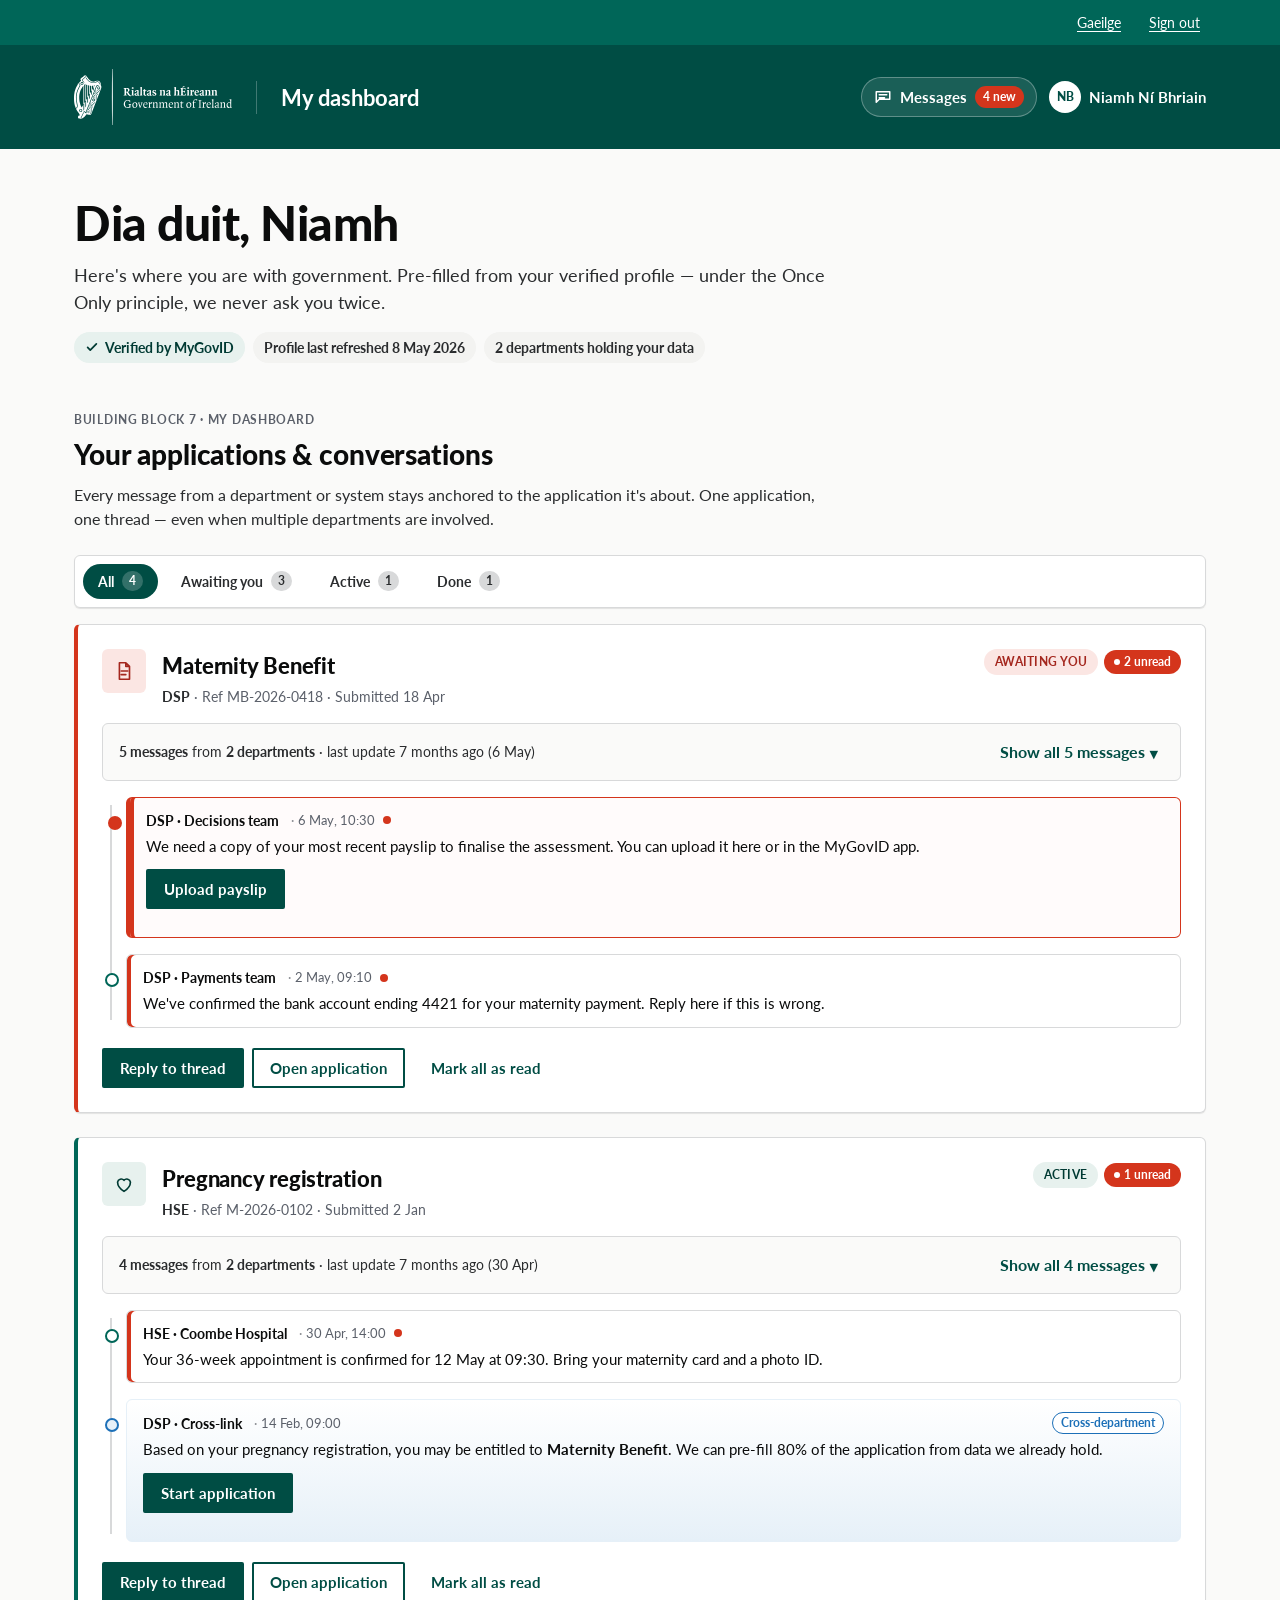
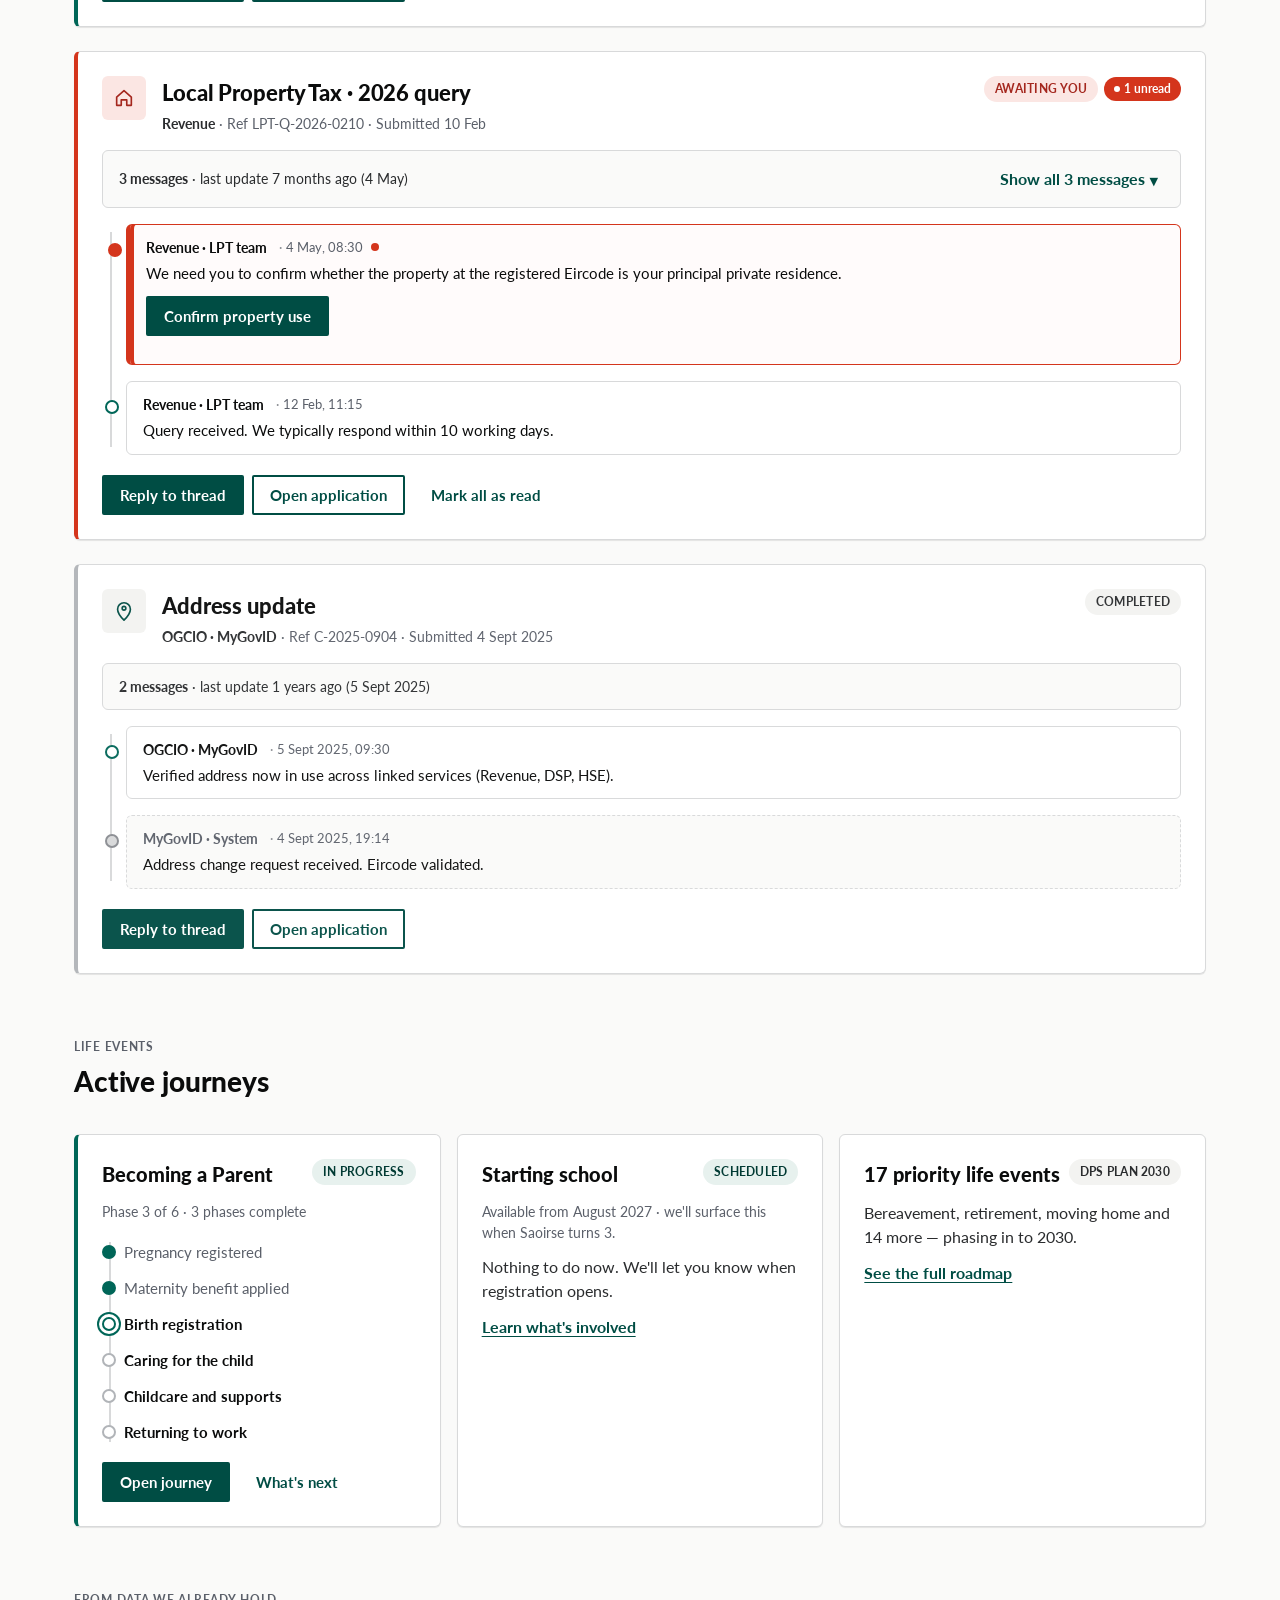
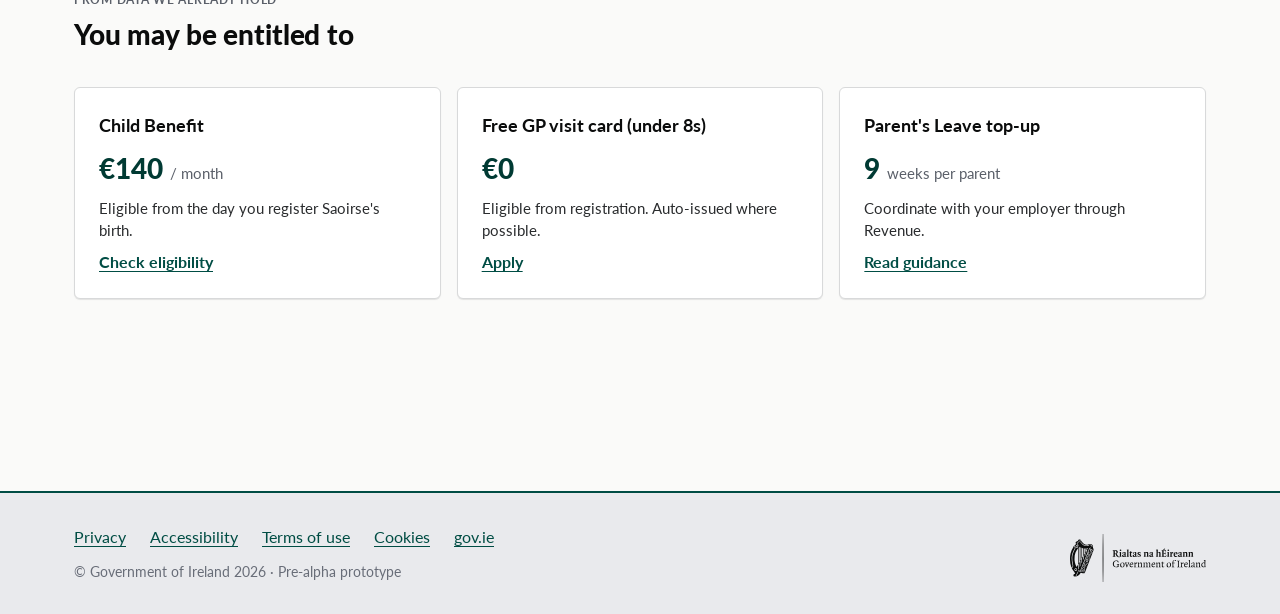
==== index.html @ 7fd40145 "Initial commit: conversation-first dashboard prototype Zero-build static prototype on documented gov" ====
<!DOCTYPE html>
<html lang="en-IE">
<head>
  <meta charset="UTF-8" />
  <meta name="viewport" content="width=device-width, initial-scale=1" />
  <title>My dashboard — gov.ie</title>
  <meta name="description" content="OGCIO Life Events dashboard prototype. Conversation-first: every government message lives inside the application it relates to." />
  <meta name="theme-color" content="#004F3C" />
  <link rel="preconnect" href="https://fonts.googleapis.com" />
  <link rel="preconnect" href="https://fonts.gstatic.com" crossorigin />
  <link href="https://fonts.googleapis.com/css2?family=Lato:wght@400;700;900&display=swap" rel="stylesheet" />
  <link rel="stylesheet" href="styles.css" />
</head>
<body>
  <a href="#main" class="skip-link">Skip to main content</a>
  <div id="live-region" class="visually-hidden" aria-live="polite" aria-atomic="true"></div>

  <!-- Top utility strip: language + sign out -->
  <div class="utility">
    <div class="container utility__inner">
      <button type="button" class="utility__btn" data-lang-toggle aria-pressed="false">
        <span data-en>Gaeilge</span><span data-ga>English</span>
      </button>
      <a href="#" class="utility__btn">
        <span data-en>Sign out</span><span data-ga>Logáil amach</span>
      </a>
    </div>
  </div>

  <!-- gov.ie header -->
  <header class="masthead" role="banner">
    <div class="container masthead__inner">
      <a href="#" class="masthead__brand" aria-label="Rialtas na hÉireann, Government of Ireland">
        <img class="masthead__logo" src="assets/logos/gov-white.svg" alt="" width="181" height="64" />
      </a>

      <div class="masthead__service">
        <span class="masthead__service-name" data-en>My dashboard</span>
        <span class="masthead__service-name" data-ga>Mo dheais</span>
      </div>

      <nav class="masthead__nav" aria-label="Account">
        <a href="#conversations" class="badge-link" data-jump-conversations>
          <svg viewBox="0 0 24 24" aria-hidden="true" class="badge-link__icon">
            <path d="M3 5h18v10H7l-4 4V5Z M7 9h10 M7 13h7" stroke="currentColor" stroke-width="2" fill="none" stroke-linecap="round" stroke-linejoin="round"/>
          </svg>
          <span data-en>Messages</span><span data-ga>Teachtaireachtaí</span>
          <span class="badge-link__count" data-unread-total>0</span>
        </a>
        <span class="who">
          <span class="who__avatar" aria-hidden="true">NB</span>
          <span class="who__name">Niamh Ní Bhriain</span>
        </span>
      </nav>
    </div>
  </header>

  <main id="main" class="container main" tabindex="-1">

    <!-- Greeting & verified-by ribbon -->
    <section class="hero" aria-labelledby="hero-title">
      <h1 id="hero-title" class="hero__title">
        <span data-en>Dia duit, Niamh</span><span data-ga>Dia duit, Niamh</span>
      </h1>
      <p class="hero__lead">
        <span data-en>Here's where you are with government. Pre-filled from your verified profile — under the Once Only principle, we never ask you twice.</span>
        <span data-ga>Seo an áit a bhfuil tú leis an rialtas. Réamhlíonta ó do phróifíl dheimhnithe.</span>
      </p>
      <ul class="provenance" role="list">
        <li class="chip chip--ok">
          <svg viewBox="0 0 16 16" aria-hidden="true"><path d="M3 8.5l3 3 7-7" stroke="currentColor" stroke-width="2" fill="none" stroke-linecap="round" stroke-linejoin="round"/></svg>
          <span data-en>Verified by MyGovID</span><span data-ga>Deimhnithe ag MyGovID</span>
        </li>
        <li class="chip chip--neutral">
          <span data-en>Profile last refreshed 8 May 2026</span><span data-ga>Athnuaite 8 Bealtaine 2026</span>
        </li>
        <li class="chip chip--neutral">
          <span data-en>2 departments holding your data</span><span data-ga>2 roinn ag coinneáil sonraí</span>
        </li>
      </ul>
    </section>

    <!-- Conversations — the centerpiece. Replaces a flat 'submissions' inbox.
         Every government message is anchored to the application it relates to;
         multiple departments can speak in the same thread. -->
    <section id="conversations" class="block" aria-labelledby="conversations-title" tabindex="-1">
      <header class="block__head">
        <div>
          <p class="eyebrow"><span data-en>Building Block 7 · My Dashboard</span><span data-ga>Bloc Tógála 7</span></p>
          <h2 id="conversations-title" class="block__title">
            <span data-en>Your applications &amp; conversations</span>
            <span data-ga>Iarratais agus comhráite</span>
          </h2>
          <p class="block__lead">
            <span data-en>Every message from a department or system stays anchored to the application it's about. One application, one thread — even when multiple departments are involved.</span>
            <span data-ga>Fanann gach teachtaireacht san iarratas a bhaineann léi.</span>
          </p>
        </div>
      </header>

      <div class="filterbar" role="tablist" aria-label="Filter conversations" data-filterbar>
        <!-- Buttons rendered from JS so counts stay in sync with state -->
      </div>

      <ol class="threads" id="thread-list" data-thread-list aria-live="polite">
        <!-- Populated by app.js. -->
      </ol>

      <p class="threads__empty" data-threads-empty hidden>
        <span data-en>Nothing matches that filter.</span><span data-ga>Tada le taispeáint.</span>
      </p>
    </section>

    <!-- Active life events / journeys -->
    <section class="block" aria-labelledby="journeys-title">
      <header class="block__head">
        <div>
          <p class="eyebrow"><span data-en>Life events</span><span data-ga>Imeachtaí saoil</span></p>
          <h2 id="journeys-title" class="block__title">
            <span data-en>Active journeys</span><span data-ga>Turais ghníomhacha</span>
          </h2>
        </div>
      </header>

      <div class="journeys">
        <article class="journey journey--active">
          <div class="journey__head">
            <h3 class="journey__title">Becoming a Parent</h3>
            <span class="status status--active">
              <span data-en>In progress</span><span data-ga>Ar siúl</span>
            </span>
          </div>
          <p class="journey__meta">
            <span data-en>Phase 3 of 6 · 3 phases complete</span>
            <span data-ga>Céim 3 as 6</span>
          </p>
          <ol class="spine" role="list" aria-label="Journey progress">
            <li class="spine__step spine__step--done"><span class="spine__dot"></span><span class="spine__label">Pregnancy registered</span></li>
            <li class="spine__step spine__step--done"><span class="spine__dot"></span><span class="spine__label">Maternity benefit applied</span></li>
            <li class="spine__step spine__step--current" aria-current="step"><span class="spine__dot"></span><span class="spine__label">Birth registration</span></li>
            <li class="spine__step"><span class="spine__dot"></span><span class="spine__label">Caring for the child</span></li>
            <li class="spine__step"><span class="spine__dot"></span><span class="spine__label">Childcare and supports</span></li>
            <li class="spine__step"><span class="spine__dot"></span><span class="spine__label">Returning to work</span></li>
          </ol>
          <div class="journey__actions">
            <a href="#" class="btn btn--primary">
              <span data-en>Open journey</span><span data-ga>Oscail an turas</span>
            </a>
            <a href="#" class="btn btn--ghost">
              <span data-en>What's next</span><span data-ga>Cad atá ag teacht</span>
            </a>
          </div>
        </article>

        <article class="journey">
          <div class="journey__head">
            <h3 class="journey__title">Starting school</h3>
            <span class="status status--scheduled">
              <span data-en>Scheduled</span><span data-ga>Sceidealta</span>
            </span>
          </div>
          <p class="journey__meta">
            <span data-en>Available from August 2027 · we'll surface this when Saoirse turns 3.</span>
            <span data-ga>Ar fáil ó Lúnasa 2027.</span>
          </p>
          <p class="journey__body">
            <span data-en>Nothing to do now. We'll let you know when registration opens.</span>
            <span data-ga>Tada le déanamh anois.</span>
          </p>
          <a href="#" class="link">
            <span data-en>Learn what's involved</span><span data-ga>Faigh tuilleadh eolais</span>
          </a>
        </article>

        <article class="journey journey--roadmap">
          <div class="journey__head">
            <h3 class="journey__title">
              <span data-en>17 priority life events</span>
              <span data-ga>17 imeacht saoil</span>
            </h3>
            <span class="status status--neutral">DPS Plan 2030</span>
          </div>
          <p class="journey__body">
            <span data-en>Bereavement, retirement, moving home and 14 more — phasing in to 2030.</span>
            <span data-ga>Bás, scor, bogadh tí agus a thuilleadh.</span>
          </p>
          <a href="#" class="link">
            <span data-en>See the full roadmap</span><span data-ga>Féach an treochlár</span>
          </a>
        </article>
      </div>
    </section>

    <!-- Entitlements you may have, derived from data government already holds -->
    <section class="block" aria-labelledby="entitlements-title">
      <header class="block__head">
        <div>
          <p class="eyebrow"><span data-en>From data we already hold</span><span data-ga>Ó shonraí atá againn</span></p>
          <h2 id="entitlements-title" class="block__title">
            <span data-en>You may be entitled to</span><span data-ga>Seans go bhfuil tú i dteideal</span>
          </h2>
        </div>
      </header>

      <ul class="entitlements" role="list">
        <li class="entitlement">
          <h3 class="entitlement__title">Child Benefit</h3>
          <p class="entitlement__amount">€140 <span class="entitlement__period">/ month</span></p>
          <p class="entitlement__body">
            <span data-en>Eligible from the day you register Saoirse's birth.</span>
            <span data-ga>Incháilithe ó lá clárúcháin.</span>
          </p>
          <a href="#" class="link">
            <span data-en>Check eligibility</span><span data-ga>Seiceáil incháilitheacht</span>
          </a>
        </li>
        <li class="entitlement">
          <h3 class="entitlement__title">Free GP visit card (under 8s)</h3>
          <p class="entitlement__amount">€0</p>
          <p class="entitlement__body">
            <span data-en>Eligible from registration. Auto-issued where possible.</span>
            <span data-ga>Eisithe go huathoibríoch nuair is féidir.</span>
          </p>
          <a href="#" class="link">
            <span data-en>Apply</span><span data-ga>Iarratas</span>
          </a>
        </li>
        <li class="entitlement">
          <h3 class="entitlement__title">Parent's Leave top-up</h3>
          <p class="entitlement__amount">9 <span class="entitlement__period">weeks per parent</span></p>
          <p class="entitlement__body">
            <span data-en>Coordinate with your employer through Revenue.</span>
            <span data-ga>Comhordaigh le d'fhostóir.</span>
          </p>
          <a href="#" class="link">
            <span data-en>Read guidance</span><span data-ga>Léigh treoir</span>
          </a>
        </li>
      </ul>
    </section>

  </main>

  <footer class="footer" role="contentinfo">
    <div class="container footer__inner">
      <div class="footer__col footer__col--main">
        <ul class="footer__links" role="list">
          <li>
            <a href="#privacy" data-en>Privacy</a>
            <a href="#privacy" data-ga>Príobháideacht</a>
          </li>
          <li>
            <a href="#accessibility" data-en>Accessibility</a>
            <a href="#accessibility" data-ga>Inrochtaineacht</a>
          </li>
          <li>
            <a href="#terms" data-en>Terms of use</a>
            <a href="#terms" data-ga>Téarmaí úsáide</a>
          </li>
          <li>
            <a href="#cookies" data-en>Cookies</a>
            <a href="#cookies" data-ga>Fianáin</a>
          </li>
          <li>
            <a href="https://www.gov.ie" data-en>gov.ie</a>
            <a href="https://www.gov.ie" data-ga>gov.ie</a>
          </li>
        </ul>
        <p class="footer__legal">
          <span data-en>© Government of Ireland 2026 · Pre-alpha prototype</span>
          <span data-ga>© Rialtas na hÉireann 2026 · Réamh-leagan</span>
        </p>
      </div>
      <div class="footer__col footer__col--brand">
        <img class="footer__logo" src="assets/logos/gov-black.svg" alt="Rialtas na hÉireann, Government of Ireland" width="181" height="64" />
      </div>
    </div>
  </footer>

  <!-- Reply dialog template (cloned by JS) -->
  <template id="reply-form-template">
    <form class="reply" data-reply-form novalidate>
      <label class="reply__label" for="reply-input">
        <span data-en>Your reply</span><span data-ga>Do fhreagra</span>
      </label>
      <textarea id="reply-input" class="reply__input" name="body" rows="3" required
                placeholder="Type your reply…"></textarea>
      <p class="reply__meta">
        <span data-en>Goes to the same team that wrote to you. Encrypted in transit; archived to your record.</span>
        <span data-ga>Téann sé chuig an bhfoireann chéanna.</span>
      </p>
      <div class="reply__actions">
        <button type="submit" class="btn btn--primary">
          <span data-en>Send reply</span><span data-ga>Seol freagra</span>
        </button>
        <button type="button" class="btn btn--ghost" data-reply-cancel>
          <span data-en>Cancel</span><span data-ga>Cealaigh</span>
        </button>
      </div>
    </form>
  </template>

  <script src="app.js" defer></script>
</body>
</html>
---- styles.css ----
/* dashboard-prototype — token-first stylesheet
 * Uses the documented gov.ie Design SystemIE tokens (Lato, primary green
 * #006658) without depending on a build pipeline. No SCSS, no npm.
 *
 * Architecture:
 *   :root       — tokens (color, type scale, spacing, radii, shadows)
 *   .container  — page rail
 *   .skip-link  — a11y
 *   .utility    — top dark strip
 *   .masthead   — gov.ie header
 *   .badge-link — header inbox pill
 *   .who        — account chip
 *   .hero       — greeting & provenance ribbon
 *   .block      — section
 *   .filterbar  — conversation filter chips
 *   .threads    — list of application+thread cards
 *   .thread     — one application card
 *   .msg        — one message inside a thread
 *   .reply      — inline composer
 *   .journey    — life-event card
 *   .spine      — journey progress
 *   .entitlement, .footer
 */

/* ---------- Tokens ----------
 * Sourced from the project's always-applied DS rule (ds/govie-ds.mdc) and
 * the official starter (.starter/styles.css). The --govie-* names are the
 * canonical token surface; the --c-* names are local aliases used by
 * component rules below. Renaming the latter to --govie-* is mechanical
 * and would not change a single visual outcome.
 */
:root {
  /* Canonical gov.ie tokens (from ds/govie-ds.mdc) */
  --govie-primary:          #004d44;   /* header band, primary buttons */
  --govie-primary-subtle:   #006658;   /* utility strip / thin top band */
  --govie-primary-accent:   #008971;   /* selected borders, focus accents */
  --govie-primary-hover:    #003a33;
  --govie-text:             #0b0c0c;
  --govie-text-muted:       #686d78;
  --govie-text-inverse:     #ffffff;
  --govie-link:             #004d44;
  --govie-link-visited:     #4c2c92;
  --govie-border-subtle:    #e9eaed;
  --govie-border-strong:    #b1b4b8;
  --govie-border-focus:     #fd0;
  --govie-surface-page:     #ffffff;
  --govie-surface-1:        #f7f7f8;
  --govie-surface-2:        #e9eaed;
  --govie-white:            #ffffff;

  /* Local aliases used by the component rules below */
  --c-green-700: var(--govie-primary-hover);
  --c-green-600: var(--govie-primary);
  --c-green-500: var(--govie-primary-subtle);
  --c-green-300: #4ea493;
  --c-green-100: #e7f1ee;

  --c-amber-500: #b25c00;
  --c-amber-100: #fff4e0;

  --c-red-600:   #a4271e;
  --c-red-500:   #d4351c;
  --c-red-100:   #fbe6e3;

  --c-blue-500:  #1d70b8;
  --c-blue-100:  #e6f0f8;

  --c-ink-900:   #0b0c0c;
  --c-ink-700:   #2a2c2e;
  --c-ink-500:   #5b606a;
  --c-ink-300:   #8a8d92;
  --c-ink-200:   #b1b4b8;
  --c-ink-100:   #d8d9da;
  --c-ink-50:    #f3f3f1;
  --c-ink-25:    #fafaf9;
  --c-bg:        #fafaf9;
  --c-paper:     #ffffff;
  --c-focus:     #fd0;

  /* type */
  --ff: "Lato", system-ui, -apple-system, "Segoe UI", Arial, sans-serif;
  --fs-12: 0.75rem;
  --fs-14: 0.875rem;
  --fs-15: 0.9375rem;
  --fs-16: 1rem;
  --fs-18: 1.125rem;
  --fs-20: 1.25rem;
  --fs-22: 1.375rem;
  --fs-28: 1.75rem;
  --fs-36: 2.25rem;
  --fs-48: 3rem;

  /* spacing */
  --s-1: 4px;
  --s-2: 8px;
  --s-3: 12px;
  --s-4: 16px;
  --s-5: 24px;
  --s-6: 32px;
  --s-7: 48px;
  --s-8: 64px;

  /* radii & shadows */
  --r-1: 2px;
  --r-2: 6px;
  --r-3: 12px;
  --r-pill: 999px;
  --shadow-1: 0 1px 0 rgba(11,12,12,0.06), 0 1px 2px rgba(11,12,12,0.04);
  --shadow-2: 0 1px 0 rgba(11,12,12,0.06), 0 4px 12px rgba(11,12,12,0.06);

  --rail: 1180px;
}

/* ---------- Reset-ish ---------- */
*, *::before, *::after { box-sizing: border-box; }
html { -webkit-text-size-adjust: 100%; }
body {
  margin: 0;
  font-family: var(--ff);
  font-size: var(--fs-16);
  line-height: 1.5;
  color: var(--c-ink-900);
  background: var(--c-bg);
}
img, svg { display: block; max-width: 100%; }
button { font: inherit; }
a { color: var(--c-green-600); }
a:hover { color: var(--c-green-700); }

/* ---------- A11y helpers ---------- */
.visually-hidden {
  position: absolute !important;
  width: 1px; height: 1px;
  padding: 0; margin: -1px;
  overflow: hidden; clip: rect(0,0,0,0);
  white-space: nowrap; border: 0;
}
.skip-link {
  position: absolute; left: -9999px; top: 0;
  background: var(--c-focus); color: var(--c-ink-900);
  padding: var(--s-3) var(--s-4);
  font-weight: 700; text-decoration: none;
  z-index: 100;
}
.skip-link:focus { left: var(--s-4); top: var(--s-4); outline: 3px solid var(--c-ink-900); }

:focus-visible {
  outline: 3px solid var(--c-focus);
  outline-offset: 2px;
  border-radius: 2px;
}

/* ---------- Bilingual toggle. Only one set visible at a time. ---------- */
[data-ga] { display: none; }
html[lang="ga"] [data-en] { display: none; }
html[lang="ga"] [data-ga] { display: inline; }

/* ---------- Layout rail ---------- */
.container {
  width: 100%;
  max-width: var(--rail);
  margin: 0 auto;
  padding: 0 var(--s-5);
}

/* ---------- Utility strip (thin band, --govie-primary-subtle) ----------
 * Mirrors the starter's .app-header__top: 40px high, dark teal #006658,
 * small underlined text-only links right-aligned. */
.utility {
  background: var(--govie-primary-subtle);
  color: var(--govie-text-inverse);
  font-size: var(--fs-14);
}
.utility__inner {
  display: flex;
  justify-content: flex-end;
  gap: var(--s-4);
  padding: var(--s-2) var(--s-5);
}
.utility__btn {
  background: transparent;
  border: 0;
  color: inherit;
  text-decoration: underline;
  text-underline-offset: 3px;
  cursor: pointer;
  padding: 4px 6px;
}
.utility__btn:hover { background: rgba(255,255,255,0.08); }

/* ---------- Masthead (main green band, --govie-primary) ----------
 * Brand is the official assets/logos/gov-white.svg — never hand-drawn.
 * Right-side service nav (Messages pill + account chip) is a product
 * extension on top of the starter's brand-only header row. */
.masthead {
  background: var(--govie-primary);
  color: var(--govie-text-inverse);
  padding: var(--s-3) 0;
}
.masthead__inner {
  display: grid;
  grid-template-columns: auto 1fr auto;
  align-items: center;
  gap: var(--s-5);
  min-height: 80px;
}
.masthead__brand {
  display: inline-flex; align-items: center;
  color: var(--govie-text-inverse); text-decoration: none;
}
.masthead__brand:focus-visible {
  outline: 3px solid var(--govie-border-focus);
  outline-offset: 4px;
}
.masthead__logo { display: block; height: 56px; width: auto; }

.masthead__service {
  border-left: 1px solid rgba(255,255,255,0.25);
  padding-left: var(--s-5);
}
.masthead__service-name { font-size: var(--fs-22); font-weight: 700; }

.masthead__nav { display: inline-flex; align-items: center; gap: var(--s-3); }

.badge-link {
  display: inline-flex; align-items: center; gap: var(--s-2);
  padding: var(--s-2) var(--s-3);
  border-radius: var(--r-pill);
  background: rgba(255,255,255,0.10);
  border: 1px solid rgba(255,255,255,0.30);
  color: #fff;
  text-decoration: none;
  font-weight: 700;
  font-size: var(--fs-15);
}
.badge-link:hover { background: rgba(255,255,255,0.18); color: #fff; }
.badge-link__icon { width: 18px; height: 18px; }
.badge-link__count {
  font-size: var(--fs-12);
  font-weight: 700;
  padding: 2px 8px;
  border-radius: var(--r-pill);
  background: var(--c-red-500);
  color: #fff;
  min-width: 22px; text-align: center;
}
.badge-link__count[data-empty="true"] {
  background: rgba(255,255,255,0.20);
}

.who {
  display: inline-flex; align-items: center; gap: var(--s-2);
  font-weight: 700;
}
.who__avatar {
  width: 32px; height: 32px; border-radius: 50%;
  background: #fff; color: var(--c-green-600);
  display: inline-flex; align-items: center; justify-content: center;
  font-size: var(--fs-12); font-weight: 900;
}
.who__name { font-size: var(--fs-15); }

/* ---------- Main ---------- */
.main { padding: var(--s-7) var(--s-5) var(--s-8); outline: none; }

.eyebrow {
  margin: 0 0 var(--s-1);
  font-size: var(--fs-12);
  font-weight: 700;
  letter-spacing: 0.06em;
  text-transform: uppercase;
  color: var(--c-ink-500);
}

.hero { margin-bottom: var(--s-7); }
.hero__title {
  font-size: clamp(var(--fs-36), 4vw, var(--fs-48));
  font-weight: 900;
  margin: 0 0 var(--s-3);
  letter-spacing: -0.01em;
  line-height: 1.1;
}
.hero__lead {
  margin: 0 0 var(--s-4);
  font-size: var(--fs-18);
  color: var(--c-ink-700);
  max-width: 760px;
}

/* ---------- Provenance chips ---------- */
.provenance {
  list-style: none;
  margin: 0; padding: 0;
  display: flex; flex-wrap: wrap; gap: var(--s-2);
}
.chip {
  display: inline-flex; align-items: center; gap: 6px;
  padding: 4px 10px;
  border-radius: var(--r-pill);
  font-size: var(--fs-14); font-weight: 700;
  border: 1px solid transparent;
}
.chip svg { width: 14px; height: 14px; }
.chip--ok { background: var(--c-green-100); color: var(--c-green-700); }
.chip--neutral { background: var(--c-ink-50); color: var(--c-ink-700); }
.chip--warn { background: var(--c-amber-100); color: var(--c-amber-500); }
.chip--alert { background: var(--c-red-100); color: var(--c-red-600); }

/* ---------- Block (section) ---------- */
.block { margin-bottom: var(--s-8); }
.block__head {
  display: flex; align-items: flex-end; justify-content: space-between;
  gap: var(--s-4); margin-bottom: var(--s-5);
  flex-wrap: wrap;
}
.block__title {
  font-size: var(--fs-28);
  font-weight: 900;
  margin: 0 0 var(--s-2);
  letter-spacing: -0.005em;
}
.block__lead {
  margin: 0;
  color: var(--c-ink-700);
  max-width: 760px;
  font-size: var(--fs-16);
}

/* ---------- Filterbar ---------- */
.filterbar {
  display: flex; flex-wrap: wrap; gap: var(--s-2);
  background: var(--c-paper);
  padding: var(--s-2);
  border: 1px solid var(--c-ink-100);
  border-radius: var(--r-2);
  margin-bottom: var(--s-4);
  position: sticky; top: 0; z-index: 5;
  box-shadow: var(--shadow-1);
}
.chip-btn {
  display: inline-flex; align-items: center; gap: var(--s-2);
  background: transparent;
  border: 1px solid transparent;
  border-radius: var(--r-pill);
  padding: 6px 14px;
  font-weight: 700;
  font-size: var(--fs-14);
  color: var(--c-ink-700);
  cursor: pointer;
}
.chip-btn:hover { background: var(--c-ink-50); }
.chip-btn[aria-selected="true"] {
  background: var(--c-green-600);
  color: #fff;
}
.chip-btn[aria-selected="true"] .chip-btn__count {
  background: rgba(255,255,255,0.20);
  color: #fff;
}
.chip-btn__count {
  font-size: var(--fs-12);
  background: var(--c-ink-100);
  color: var(--c-ink-700);
  padding: 1px 7px;
  border-radius: var(--r-pill);
  min-width: 20px; text-align: center;
}

/* ---------- Threads (list of applications) ---------- */
.threads {
  list-style: none;
  margin: 0; padding: 0;
  display: flex; flex-direction: column; gap: var(--s-5);
}
.threads__empty {
  text-align: center; padding: var(--s-7);
  color: var(--c-ink-500);
  background: var(--c-paper);
  border: 1px dashed var(--c-ink-200);
  border-radius: var(--r-2);
}

/* ---------- One application card with embedded thread ---------- */
.thread {
  background: var(--c-paper);
  border: 1px solid var(--c-ink-100);
  border-left: 4px solid var(--c-ink-200);
  border-radius: var(--r-2);
  box-shadow: var(--shadow-1);
  padding: var(--s-5);
  display: flex; flex-direction: column; gap: var(--s-4);
}
.thread--awaiting { border-left-color: var(--c-red-500); }
.thread--in-assessment { border-left-color: var(--c-amber-500); }
.thread--active { border-left-color: var(--c-green-500); }
.thread--completed { border-left-color: var(--c-ink-200); opacity: 0.96; }

.thread__head {
  display: grid;
  grid-template-columns: auto 1fr auto;
  gap: var(--s-4);
  align-items: flex-start;
}
.thread__icon {
  width: 44px; height: 44px;
  border-radius: var(--r-2);
  background: var(--c-ink-50);
  color: var(--c-green-600);
  display: inline-flex; align-items: center; justify-content: center;
  flex: 0 0 44px;
}
.thread--awaiting .thread__icon { background: var(--c-red-100); color: var(--c-red-600); }
.thread--in-assessment .thread__icon { background: var(--c-amber-100); color: var(--c-amber-500); }
.thread--active .thread__icon { background: var(--c-green-100); color: var(--c-green-700); }
.thread__icon svg { width: 22px; height: 22px; }

.thread__title-block { min-width: 0; }
.thread__title {
  font-size: var(--fs-22);
  font-weight: 900;
  margin: 0 0 var(--s-1);
  letter-spacing: -0.005em;
}
.thread__meta {
  margin: 0;
  color: var(--c-ink-500);
  font-size: var(--fs-14);
}
.thread__meta strong { color: var(--c-ink-700); font-weight: 700; }

.thread__statuses {
  display: flex; flex-wrap: wrap; gap: 6px; align-items: center;
  justify-content: flex-end;
}

.status {
  display: inline-flex; align-items: center; gap: 4px;
  padding: 3px 10px; border-radius: var(--r-pill);
  font-size: var(--fs-12); font-weight: 700; letter-spacing: 0.02em;
  text-transform: uppercase;
  border: 1px solid transparent;
}
.status--awaiting { background: var(--c-red-100); color: var(--c-red-600); }
.status--in-assessment { background: var(--c-amber-100); color: var(--c-amber-500); }
.status--active, .status--scheduled { background: var(--c-green-100); color: var(--c-green-700); }
.status--completed { background: var(--c-ink-50); color: var(--c-ink-700); }
.status--neutral { background: var(--c-ink-50); color: var(--c-ink-700); }

.unread-pill {
  display: inline-flex; align-items: center; gap: 4px;
  padding: 3px 10px; border-radius: var(--r-pill);
  background: var(--c-red-500); color: #fff;
  font-size: var(--fs-12); font-weight: 700;
}
.unread-pill::before {
  content: ""; width: 6px; height: 6px; border-radius: 50%;
  background: #fff; box-shadow: 0 0 0 0 rgba(255,255,255,0.6);
  animation: pulse 1.6s ease-out infinite;
}
@keyframes pulse {
  0% { box-shadow: 0 0 0 0 rgba(255,255,255,0.7); }
  100% { box-shadow: 0 0 0 8px rgba(255,255,255,0); }
}
body[data-quiet="true"] .unread-pill { background: var(--c-ink-500); }
body[data-quiet="true"] .unread-pill::before { animation: none; }

/* ---------- Thread summary line + collapse toggle ---------- */
.thread__summary {
  display: flex; align-items: center; justify-content: space-between;
  gap: var(--s-3);
  background: var(--c-ink-25);
  border: 1px solid var(--c-ink-100);
  border-radius: var(--r-2);
  padding: var(--s-3) var(--s-4);
}
.thread__summary p { margin: 0; font-size: var(--fs-14); color: var(--c-ink-700); }
.thread__toggle {
  background: transparent; border: 0; color: var(--c-green-600);
  font-weight: 700; cursor: pointer; padding: 4px 6px;
  border-radius: 2px;
  white-space: nowrap;
}
.thread__toggle:hover { text-decoration: underline; }
.thread__toggle::after { content: " ▼"; font-size: 0.7em; }
.thread__toggle[aria-expanded="true"]::after { content: " ▲"; }

/* ---------- Messages timeline inside a thread ---------- */
.timeline {
  list-style: none;
  margin: 0; padding: 0 0 0 var(--s-5);
  position: relative;
  display: flex; flex-direction: column; gap: var(--s-4);
}
.timeline::before {
  content: ""; position: absolute;
  left: 8px; top: 8px; bottom: 8px;
  width: 2px; background: var(--c-ink-100);
}

.msg {
  position: relative;
  padding: var(--s-3) var(--s-4);
  border-radius: var(--r-2);
  background: var(--c-paper);
  border: 1px solid var(--c-ink-100);
}
.msg::before {
  content: "";
  position: absolute;
  left: -22px; top: 18px;
  width: 14px; height: 14px;
  border-radius: 50%;
  background: var(--c-paper);
  border: 2px solid var(--c-ink-300);
  box-sizing: border-box;
}
.msg__head {
  display: flex; flex-wrap: wrap; gap: var(--s-2);
  align-items: center;
  margin-bottom: var(--s-1);
  font-size: var(--fs-13, 0.8125rem);
}
.msg__from { font-weight: 700; color: var(--c-ink-900); font-size: var(--fs-14); }
.msg__when { color: var(--c-ink-500); font-size: var(--fs-13, 0.8125rem); }
.msg__when::before { content: "·"; margin: 0 4px; color: var(--c-ink-300); }
.msg__body { margin: 0; font-size: var(--fs-15); }
.msg__body + .msg__body { margin-top: var(--s-2); }
.msg__cta {
  display: inline-flex; align-items: center; gap: 6px;
  margin-top: var(--s-3);
}

/* Message kinds */
.msg--system::before { border-color: var(--c-ink-300); background: var(--c-ink-100); }
.msg--system { background: var(--c-ink-25); border-style: dashed; }
.msg--system .msg__from { color: var(--c-ink-500); }

.msg--gov::before { border-color: var(--c-green-500); }

.msg--cross::before { border-color: var(--c-blue-500); background: var(--c-blue-100); }
.msg--cross { border-color: var(--c-blue-100); background: linear-gradient(0deg, var(--c-blue-100) 0%, #fff 100%); }
.msg--cross .msg__cross-tag {
  display: inline-flex; align-items: center; gap: 4px;
  font-size: var(--fs-12);
  font-weight: 700;
  color: var(--c-blue-500);
  background: #fff;
  border: 1px solid var(--c-blue-500);
  padding: 1px 8px; border-radius: var(--r-pill);
  margin-left: auto;
}

.msg--request { border-color: var(--c-red-500); border-left-width: 4px; border-left-style: solid; background: #fffbfb; }
.msg--request::before { border-color: var(--c-red-500); background: var(--c-red-500); }

.msg--you { background: var(--c-green-100); border-color: var(--c-green-300); }
.msg--you::before { background: var(--c-green-500); border-color: var(--c-green-500); }
.msg--you .msg__from { color: var(--c-green-700); }

.msg--unread { box-shadow: inset 4px 0 0 var(--c-red-500); }
.msg__unread-dot {
  display: inline-block;
  width: 8px; height: 8px;
  border-radius: 50%;
  background: var(--c-red-500);
}

/* Collapsed-thread treatment: hide all but the most recent two messages */
.timeline[data-collapsed="true"] > .msg:nth-child(n+3) { display: none; }

/* ---------- Thread footer actions (reply, open) ---------- */
.thread__actions {
  display: flex; flex-wrap: wrap; gap: var(--s-2);
  margin-top: var(--s-1);
}

/* ---------- Reply form ---------- */
.reply {
  border: 1px solid var(--c-ink-200);
  border-radius: var(--r-2);
  padding: var(--s-4);
  background: var(--c-ink-25);
  display: flex; flex-direction: column; gap: var(--s-2);
}
.reply__label { font-weight: 700; font-size: var(--fs-15); }
.reply__input {
  width: 100%;
  padding: var(--s-3);
  border: 2px solid var(--c-ink-300);
  border-radius: var(--r-1);
  font: inherit;
  resize: vertical;
  background: #fff;
}
.reply__input:focus-visible {
  outline: 3px solid var(--c-focus);
  outline-offset: 0;
  border-color: var(--c-ink-900);
}
.reply__meta { margin: 0; color: var(--c-ink-500); font-size: var(--fs-13, 0.8125rem); }
.reply__actions { display: flex; gap: var(--s-2); flex-wrap: wrap; }

/* ---------- Buttons ---------- */
.btn {
  display: inline-flex; align-items: center; justify-content: center;
  gap: 6px;
  height: 40px; padding: 0 var(--s-4);
  border: 2px solid transparent;
  border-radius: var(--r-1);
  font-weight: 700;
  font-size: var(--fs-15);
  text-decoration: none;
  cursor: pointer;
  transition: background 0.15s, color 0.15s, border-color 0.15s;
  white-space: nowrap;
}
.btn--primary {
  background: var(--c-green-600);
  color: #fff;
  border-color: var(--c-green-600);
}
.btn--primary:hover { background: var(--c-green-700); border-color: var(--c-green-700); color: #fff; }
.btn--secondary {
  background: #fff;
  color: var(--c-green-600);
  border-color: var(--c-green-600);
}
.btn--secondary:hover { background: var(--c-green-100); }
.btn--ghost {
  background: transparent;
  color: var(--c-green-600);
  border-color: transparent;
}
.btn--ghost:hover { background: var(--c-green-100); }
.btn--danger {
  background: var(--c-red-500);
  color: #fff;
  border-color: var(--c-red-500);
}

.link {
  color: var(--c-green-600);
  font-weight: 700;
  text-decoration: underline;
  text-underline-offset: 3px;
}
.link:hover { color: var(--c-green-700); }

/* ---------- Journeys ---------- */
.journeys {
  display: grid; gap: var(--s-4);
  grid-template-columns: repeat(auto-fit, minmax(300px, 1fr));
}
.journey {
  background: var(--c-paper);
  border: 1px solid var(--c-ink-100);
  border-radius: var(--r-2);
  box-shadow: var(--shadow-1);
  padding: var(--s-5);
  display: flex; flex-direction: column; gap: var(--s-3);
}
.journey--active { border-left: 4px solid var(--c-green-500); }
.journey__head {
  display: flex; justify-content: space-between; align-items: flex-start;
  gap: var(--s-2);
}
.journey__title { font-size: var(--fs-20); font-weight: 900; margin: 0; }
.journey__meta { margin: 0; font-size: var(--fs-14); color: var(--c-ink-500); }
.journey__body { margin: 0; color: var(--c-ink-700); }
.journey__actions { display: flex; flex-wrap: wrap; gap: var(--s-2); margin-top: auto; }

/* ---------- Spine (journey progress) ---------- */
.spine {
  list-style: none; margin: 0; padding: 0 0 0 22px;
  position: relative;
  display: flex; flex-direction: column;
}
.spine::before {
  content: ""; position: absolute;
  left: 7px; top: 8px; bottom: 8px;
  width: 2px; background: var(--c-ink-100);
}
.spine__step { padding: 6px 0; position: relative; }
.spine__dot {
  position: absolute; left: -22px; top: 11px;
  width: 14px; height: 14px;
  border-radius: 50%;
  background: #fff;
  border: 2px solid var(--c-ink-200);
  box-sizing: border-box;
}
.spine__step--done .spine__dot { background: var(--c-green-500); border-color: var(--c-green-500); }
.spine__step--current .spine__dot {
  border-color: var(--c-green-500);
  box-shadow: 0 0 0 3px #fff, 0 0 0 5px var(--c-green-500);
}
.spine__label { font-size: var(--fs-15); font-weight: 700; }
.spine__step--done .spine__label { color: var(--c-ink-500); font-weight: 400; }

/* ---------- Entitlements ---------- */
.entitlements {
  list-style: none; margin: 0; padding: 0;
  display: grid; gap: var(--s-4);
  grid-template-columns: repeat(auto-fit, minmax(260px, 1fr));
}
.entitlement {
  background: var(--c-paper);
  border: 1px solid var(--c-ink-100);
  border-radius: var(--r-2);
  padding: var(--s-5);
  display: flex; flex-direction: column; gap: var(--s-2);
  box-shadow: var(--shadow-1);
}
.entitlement__title { margin: 0; font-size: var(--fs-18); font-weight: 700; }
.entitlement__amount { margin: 0; font-size: var(--fs-28); font-weight: 900; color: var(--c-green-700); }
.entitlement__period { font-size: var(--fs-15); color: var(--c-ink-500); font-weight: 400; }
.entitlement__body { margin: 0; color: var(--c-ink-700); font-size: var(--fs-15); }

/* ---------- Footer ----------
 * Matches the starter convention: light surface (--govie-surface-2),
 * 2px green accent border-top (--govie-primary), bilingual links,
 * official assets/logos/gov-black.svg on the right. */
.footer {
  background: var(--govie-surface-2);
  color: var(--govie-text);
  padding: var(--s-6) 0;
  margin-top: var(--s-8);
  border-top: 2px solid var(--govie-primary);
}
.footer__inner {
  display: flex;
  justify-content: space-between;
  align-items: flex-end;
  gap: var(--s-5);
  flex-wrap: wrap;
}
.footer__col--main {
  display: flex; flex-direction: column; gap: var(--s-3);
  flex: 1 1 480px; min-width: 0;
}
.footer__links {
  list-style: none; margin: 0; padding: 0;
  display: flex; flex-wrap: wrap;
  gap: var(--s-3) var(--s-5);
  font-size: var(--fs-16);
}
.footer__links a {
  color: var(--govie-link);
  text-decoration: underline;
  text-underline-offset: 3px;
}
.footer__links a:hover { color: var(--govie-primary-hover); }
.footer__legal {
  margin: 0;
  color: var(--govie-text-muted);
  font-size: var(--fs-14);
}
.footer__col--brand { display: inline-flex; align-items: center; }
.footer__logo { display: block; height: 48px; width: auto; }

/* ---------- Responsive ---------- */
@media (max-width: 880px) {
  .masthead__inner { grid-template-columns: 1fr auto; }
  .masthead__service { display: none; }
  .who__name { display: none; }
  .thread__head { grid-template-columns: auto 1fr; }
  .thread__statuses { grid-column: 1 / -1; justify-content: flex-start; }
  .hero__title { font-size: var(--fs-36); }
  .block__title { font-size: var(--fs-22); }
  .filterbar { position: static; }
}
@media (max-width: 540px) {
  .badge-link span:not(.badge-link__count) { display: none; }
  .utility { display: none; }
}
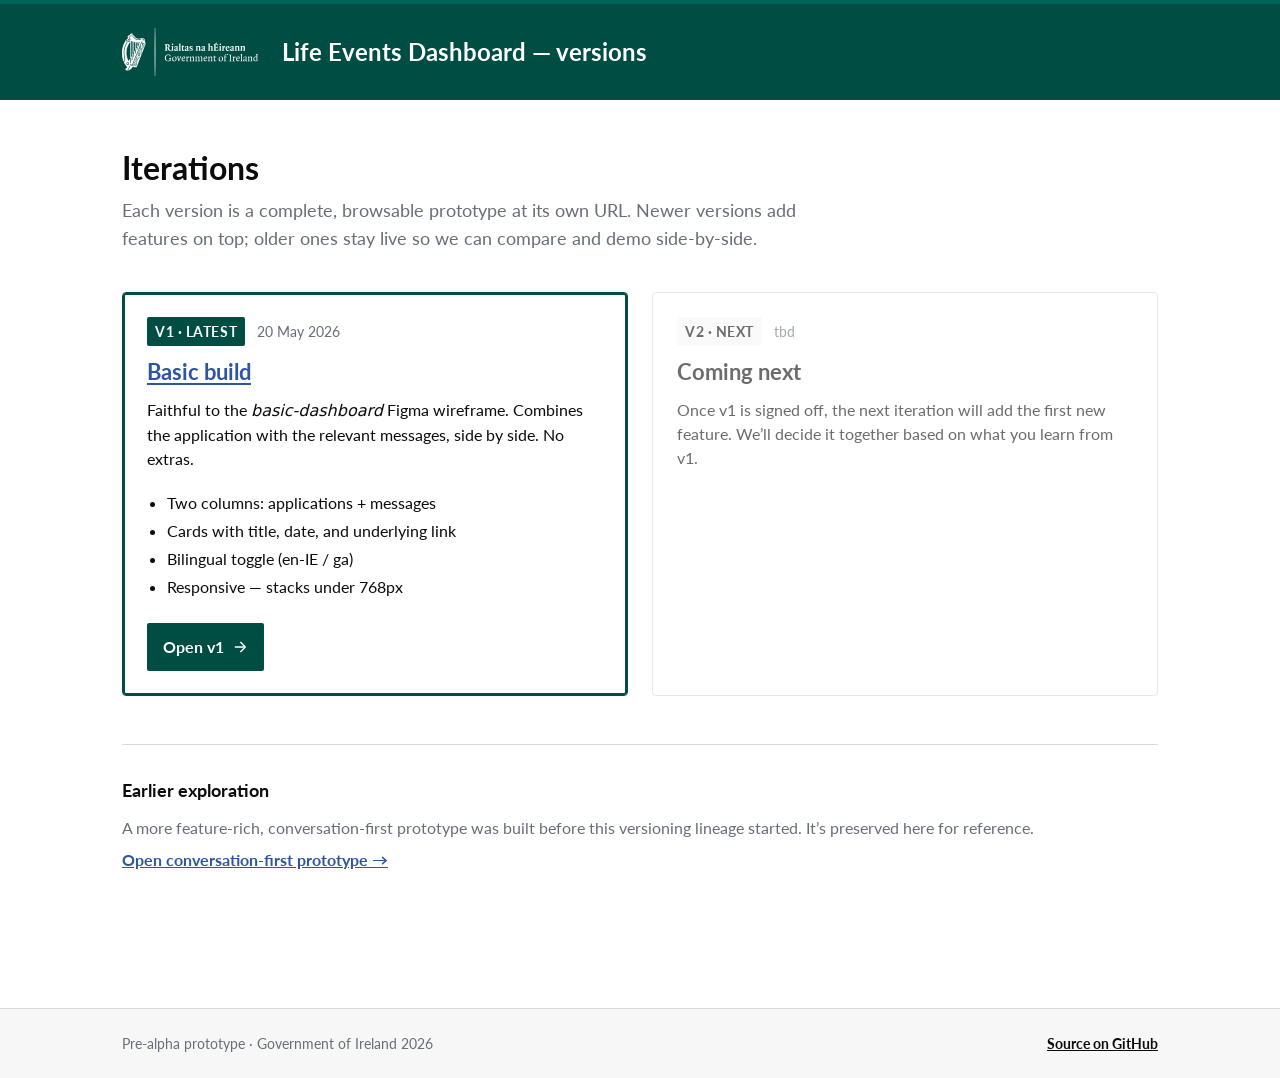
==== commit 67a87736: "Introduce folder-per-version layout; add v1 basic build Restructure the prototype repo so each desig" ====
--- a/index.html
+++ b/index.html
@@ -3,303 +3,190 @@
 <head>
   <meta charset="UTF-8" />
   <meta name="viewport" content="width=device-width, initial-scale=1" />
-  <title>My dashboard — gov.ie</title>
-  <meta name="description" content="OGCIO Life Events dashboard prototype. Conversation-first: every government message lives inside the application it relates to." />
-  <meta name="theme-color" content="#004F3C" />
+  <title>Life Events Dashboard — versions</title>
+  <meta name="description" content="Pick a version of the OGCIO Life Events dashboard prototype." />
+  <meta name="theme-color" content="#004d44" />
   <link rel="preconnect" href="https://fonts.googleapis.com" />
   <link rel="preconnect" href="https://fonts.gstatic.com" crossorigin />
   <link href="https://fonts.googleapis.com/css2?family=Lato:wght@400;700;900&display=swap" rel="stylesheet" />
-  <link rel="stylesheet" href="styles.css" />
+  <style>
+    :root {
+      --primary: #004d44;
+      --primary-subtle: #006658;
+      --primary-hover: #003a33;
+      --text: #0b0c0c;
+      --text-muted: #686d78;
+      --inverse: #ffffff;
+      --link: #2c55a2;
+      --surface: #ffffff;
+      --surface-1: #f7f7f8;
+      --surface-2: #e9eaed;
+      --border: #d8dadf;
+      --focus: #fd0;
+      --font: "Lato", system-ui, -apple-system, "Segoe UI", Arial, sans-serif;
+    }
+    *,*::before,*::after{box-sizing:border-box;}
+    body{
+      margin:0; font-family:var(--font); font-size:16px; line-height:1.5;
+      color:var(--text); background:var(--surface);
+      -webkit-font-smoothing:antialiased;
+    }
+    a{ color:var(--link); }
+    :focus-visible{ outline:3px solid var(--focus); outline-offset:2px; }
+
+    .container{ max-width:1100px; margin:0 auto; padding:0 32px; }
+
+    header.top{
+      background:var(--primary); color:var(--inverse);
+      padding:24px 0; border-top:4px solid var(--primary-subtle);
+    }
+    header.top .container{ display:flex; align-items:center; gap:24px; }
+    header.top .logo{ height:48px; width:auto; display:block; }
+    header.top h1{
+      margin:0; font-size:24px; line-height:30px; font-weight:700;
+    }
+
+    main{ padding:48px 0 64px; }
+    .lede{
+      max-width:680px; margin:0 0 40px;
+    }
+    .lede h2{ margin:0 0 8px; font-size:32px; line-height:40px; font-weight:700; }
+    .lede p{ margin:0; font-size:18px; line-height:28px; color:var(--text-muted); }
+
+    .versions{ display:grid; gap:24px; }
+    @media (min-width: 720px){
+      .versions{ grid-template-columns: repeat(2, 1fr); }
+    }
+
+    .v-card{
+      display:flex; flex-direction:column;
+      gap:12px;
+      padding:24px;
+      border:1px solid var(--border);
+      border-radius:4px;
+      background:var(--surface);
+      transition: box-shadow 0.15s, border-color 0.15s, transform 0.15s;
+    }
+    .v-card:hover{
+      border-color: var(--primary-subtle);
+      box-shadow: 0 4px 12px rgba(0,0,0,0.06);
+    }
+    .v-card--latest{
+      border-color: var(--primary);
+      box-shadow: 0 0 0 2px var(--primary) inset;
+    }
+
+    .v-card__row{ display:flex; align-items:baseline; gap:12px; flex-wrap:wrap; }
+    .v-card__tag{
+      display:inline-block;
+      background: var(--surface-1);
+      color: var(--text);
+      font-size:14px; font-weight:700;
+      padding: 4px 8px; border-radius: 2px;
+      text-transform: uppercase; letter-spacing: 0.04em;
+    }
+    .v-card__tag--latest{ background:var(--primary); color:var(--inverse); }
+    .v-card__date{ color:var(--text-muted); font-size:14px; }
+
+    .v-card__title{ margin:0; font-size:22px; line-height:28px; font-weight:700; }
+    .v-card__title a{
+      color: var(--link); text-decoration: underline; text-underline-offset: 3px;
+    }
+    .v-card__title a:hover{ color: var(--primary-hover); }
+
+    .v-card__desc{ margin:0; color:var(--text); }
+    .v-card__features{ margin: 8px 0 0; padding-left: 20px; color: var(--text); }
+    .v-card__features li{ margin-bottom: 4px; }
+
+    .v-card__open{
+      align-self:flex-start; margin-top: 8px;
+      display:inline-flex; align-items:center; gap:8px;
+      padding:12px 16px;
+      background: var(--primary); color: var(--inverse);
+      font-weight:700; font-size:16px; line-height:24px;
+      text-decoration:none; border-radius:2px;
+    }
+    .v-card__open:hover{ background: var(--primary-hover); color: var(--inverse); }
+    .v-card__open svg{ width:16px; height:16px; }
+
+    .archive{
+      margin-top:48px; padding-top:32px;
+      border-top:1px solid var(--border);
+    }
+    .archive h3{ margin:0 0 12px; font-size:18px; }
+    .archive p{ margin:0 0 8px; color:var(--text-muted); }
+    .archive a{ font-weight:700; }
+
+    footer{
+      background: var(--surface-1); color: var(--text-muted);
+      padding: 24px 0; margin-top: 64px;
+      border-top: 1px solid var(--border);
+      font-size: 14px;
+    }
+    footer .container{ display:flex; justify-content: space-between; flex-wrap: wrap; gap: 12px; }
+    footer a{ color: var(--text); font-weight: 700; }
+  </style>
 </head>
 <body>
-  <a href="#main" class="skip-link">Skip to main content</a>
-  <div id="live-region" class="visually-hidden" aria-live="polite" aria-atomic="true"></div>
-
-  <!-- Top utility strip: language + sign out -->
-  <div class="utility">
-    <div class="container utility__inner">
-      <button type="button" class="utility__btn" data-lang-toggle aria-pressed="false">
-        <span data-en>Gaeilge</span><span data-ga>English</span>
-      </button>
-      <a href="#" class="utility__btn">
-        <span data-en>Sign out</span><span data-ga>Logáil amach</span>
-      </a>
-    </div>
-  </div>
-
-  <!-- gov.ie header -->
-  <header class="masthead" role="banner">
-    <div class="container masthead__inner">
-      <a href="#" class="masthead__brand" aria-label="Rialtas na hÉireann, Government of Ireland">
-        <img class="masthead__logo" src="assets/logos/gov-white.svg" alt="" width="181" height="64" />
-      </a>
-
-      <div class="masthead__service">
-        <span class="masthead__service-name" data-en>My dashboard</span>
-        <span class="masthead__service-name" data-ga>Mo dheais</span>
-      </div>
-
-      <nav class="masthead__nav" aria-label="Account">
-        <a href="#conversations" class="badge-link" data-jump-conversations>
-          <svg viewBox="0 0 24 24" aria-hidden="true" class="badge-link__icon">
-            <path d="M3 5h18v10H7l-4 4V5Z M7 9h10 M7 13h7" stroke="currentColor" stroke-width="2" fill="none" stroke-linecap="round" stroke-linejoin="round"/>
-          </svg>
-          <span data-en>Messages</span><span data-ga>Teachtaireachtaí</span>
-          <span class="badge-link__count" data-unread-total>0</span>
-        </a>
-        <span class="who">
-          <span class="who__avatar" aria-hidden="true">NB</span>
-          <span class="who__name">Niamh Ní Bhriain</span>
-        </span>
-      </nav>
+  <header class="top">
+    <div class="container">
+      <img src="assets/logos/gov-white.svg" alt="" width="181" height="64" class="logo" />
+      <h1>Life Events Dashboard — versions</h1>
     </div>
   </header>
 
-  <main id="main" class="container main" tabindex="-1">
-
-    <!-- Greeting & verified-by ribbon -->
-    <section class="hero" aria-labelledby="hero-title">
-      <h1 id="hero-title" class="hero__title">
-        <span data-en>Dia duit, Niamh</span><span data-ga>Dia duit, Niamh</span>
-      </h1>
-      <p class="hero__lead">
-        <span data-en>Here's where you are with government. Pre-filled from your verified profile — under the Once Only principle, we never ask you twice.</span>
-        <span data-ga>Seo an áit a bhfuil tú leis an rialtas. Réamhlíonta ó do phróifíl dheimhnithe.</span>
-      </p>
-      <ul class="provenance" role="list">
-        <li class="chip chip--ok">
-          <svg viewBox="0 0 16 16" aria-hidden="true"><path d="M3 8.5l3 3 7-7" stroke="currentColor" stroke-width="2" fill="none" stroke-linecap="round" stroke-linejoin="round"/></svg>
-          <span data-en>Verified by MyGovID</span><span data-ga>Deimhnithe ag MyGovID</span>
-        </li>
-        <li class="chip chip--neutral">
-          <span data-en>Profile last refreshed 8 May 2026</span><span data-ga>Athnuaite 8 Bealtaine 2026</span>
-        </li>
-        <li class="chip chip--neutral">
-          <span data-en>2 departments holding your data</span><span data-ga>2 roinn ag coinneáil sonraí</span>
-        </li>
-      </ul>
-    </section>
-
-    <!-- Conversations — the centerpiece. Replaces a flat 'submissions' inbox.
-         Every government message is anchored to the application it relates to;
-         multiple departments can speak in the same thread. -->
-    <section id="conversations" class="block" aria-labelledby="conversations-title" tabindex="-1">
-      <header class="block__head">
-        <div>
-          <p class="eyebrow"><span data-en>Building Block 7 · My Dashboard</span><span data-ga>Bloc Tógála 7</span></p>
-          <h2 id="conversations-title" class="block__title">
-            <span data-en>Your applications &amp; conversations</span>
-            <span data-ga>Iarratais agus comhráite</span>
-          </h2>
-          <p class="block__lead">
-            <span data-en>Every message from a department or system stays anchored to the application it's about. One application, one thread — even when multiple departments are involved.</span>
-            <span data-ga>Fanann gach teachtaireacht san iarratas a bhaineann léi.</span>
-          </p>
-        </div>
-      </header>
-
-      <div class="filterbar" role="tablist" aria-label="Filter conversations" data-filterbar>
-        <!-- Buttons rendered from JS so counts stay in sync with state -->
+  <main>
+    <div class="container">
+      <div class="lede">
+        <h2>Iterations</h2>
+        <p>Each version is a complete, browsable prototype at its own URL. Newer versions add features on top; older ones stay live so we can compare and demo side-by-side.</p>
       </div>
 
-      <ol class="threads" id="thread-list" data-thread-list aria-live="polite">
-        <!-- Populated by app.js. -->
-      </ol>
+      <div class="versions">
 
-      <p class="threads__empty" data-threads-empty hidden>
-        <span data-en>Nothing matches that filter.</span><span data-ga>Tada le taispeáint.</span>
-      </p>
-    </section>
-
-    <!-- Active life events / journeys -->
-    <section class="block" aria-labelledby="journeys-title">
-      <header class="block__head">
-        <div>
-          <p class="eyebrow"><span data-en>Life events</span><span data-ga>Imeachtaí saoil</span></p>
-          <h2 id="journeys-title" class="block__title">
-            <span data-en>Active journeys</span><span data-ga>Turais ghníomhacha</span>
-          </h2>
-        </div>
-      </header>
-
-      <div class="journeys">
-        <article class="journey journey--active">
-          <div class="journey__head">
-            <h3 class="journey__title">Becoming a Parent</h3>
-            <span class="status status--active">
-              <span data-en>In progress</span><span data-ga>Ar siúl</span>
-            </span>
+        <article class="v-card v-card--latest">
+          <div class="v-card__row">
+            <span class="v-card__tag v-card__tag--latest">v1 · latest</span>
+            <span class="v-card__date">20 May 2026</span>
           </div>
-          <p class="journey__meta">
-            <span data-en>Phase 3 of 6 · 3 phases complete</span>
-            <span data-ga>Céim 3 as 6</span>
-          </p>
-          <ol class="spine" role="list" aria-label="Journey progress">
-            <li class="spine__step spine__step--done"><span class="spine__dot"></span><span class="spine__label">Pregnancy registered</span></li>
-            <li class="spine__step spine__step--done"><span class="spine__dot"></span><span class="spine__label">Maternity benefit applied</span></li>
-            <li class="spine__step spine__step--current" aria-current="step"><span class="spine__dot"></span><span class="spine__label">Birth registration</span></li>
-            <li class="spine__step"><span class="spine__dot"></span><span class="spine__label">Caring for the child</span></li>
-            <li class="spine__step"><span class="spine__dot"></span><span class="spine__label">Childcare and supports</span></li>
-            <li class="spine__step"><span class="spine__dot"></span><span class="spine__label">Returning to work</span></li>
-          </ol>
-          <div class="journey__actions">
-            <a href="#" class="btn btn--primary">
-              <span data-en>Open journey</span><span data-ga>Oscail an turas</span>
-            </a>
-            <a href="#" class="btn btn--ghost">
-              <span data-en>What's next</span><span data-ga>Cad atá ag teacht</span>
-            </a>
-          </div>
-        </article>
-
-        <article class="journey">
-          <div class="journey__head">
-            <h3 class="journey__title">Starting school</h3>
-            <span class="status status--scheduled">
-              <span data-en>Scheduled</span><span data-ga>Sceidealta</span>
-            </span>
-          </div>
-          <p class="journey__meta">
-            <span data-en>Available from August 2027 · we'll surface this when Saoirse turns 3.</span>
-            <span data-ga>Ar fáil ó Lúnasa 2027.</span>
-          </p>
-          <p class="journey__body">
-            <span data-en>Nothing to do now. We'll let you know when registration opens.</span>
-            <span data-ga>Tada le déanamh anois.</span>
-          </p>
-          <a href="#" class="link">
-            <span data-en>Learn what's involved</span><span data-ga>Faigh tuilleadh eolais</span>
+          <h3 class="v-card__title"><a href="v1/">Basic build</a></h3>
+          <p class="v-card__desc">Faithful to the <em>basic-dashboard</em> Figma wireframe. Combines the application with the relevant messages, side by side. No extras.</p>
+          <ul class="v-card__features">
+            <li>Two columns: applications + messages</li>
+            <li>Cards with title, date, and underlying link</li>
+            <li>Bilingual toggle (en-IE / ga)</li>
+            <li>Responsive — stacks under 768px</li>
+          </ul>
+          <a href="v1/" class="v-card__open">
+            Open v1
+            <svg viewBox="0 0 24 24" aria-hidden="true" fill="none"><path d="M5 12h14M13 5l7 7-7 7" stroke="currentColor" stroke-width="2" stroke-linecap="round" stroke-linejoin="round"/></svg>
           </a>
         </article>
 
-        <article class="journey journey--roadmap">
-          <div class="journey__head">
-            <h3 class="journey__title">
-              <span data-en>17 priority life events</span>
-              <span data-ga>17 imeacht saoil</span>
-            </h3>
-            <span class="status status--neutral">DPS Plan 2030</span>
+        <article class="v-card" aria-disabled="true" style="opacity:0.6;">
+          <div class="v-card__row">
+            <span class="v-card__tag">v2 · next</span>
+            <span class="v-card__date">tbd</span>
           </div>
-          <p class="journey__body">
-            <span data-en>Bereavement, retirement, moving home and 14 more — phasing in to 2030.</span>
-            <span data-ga>Bás, scor, bogadh tí agus a thuilleadh.</span>
-          </p>
-          <a href="#" class="link">
-            <span data-en>See the full roadmap</span><span data-ga>Féach an treochlár</span>
-          </a>
+          <h3 class="v-card__title">Coming next</h3>
+          <p class="v-card__desc">Once v1 is signed off, the next iteration will add the first new feature. We&rsquo;ll decide it together based on what you learn from v1.</p>
         </article>
+
       </div>
-    </section>
 
-    <!-- Entitlements you may have, derived from data government already holds -->
-    <section class="block" aria-labelledby="entitlements-title">
-      <header class="block__head">
-        <div>
-          <p class="eyebrow"><span data-en>From data we already hold</span><span data-ga>Ó shonraí atá againn</span></p>
-          <h2 id="entitlements-title" class="block__title">
-            <span data-en>You may be entitled to</span><span data-ga>Seans go bhfuil tú i dteideal</span>
-          </h2>
-        </div>
-      </header>
-
-      <ul class="entitlements" role="list">
-        <li class="entitlement">
-          <h3 class="entitlement__title">Child Benefit</h3>
-          <p class="entitlement__amount">€140 <span class="entitlement__period">/ month</span></p>
-          <p class="entitlement__body">
-            <span data-en>Eligible from the day you register Saoirse's birth.</span>
-            <span data-ga>Incháilithe ó lá clárúcháin.</span>
-          </p>
-          <a href="#" class="link">
-            <span data-en>Check eligibility</span><span data-ga>Seiceáil incháilitheacht</span>
-          </a>
-        </li>
-        <li class="entitlement">
-          <h3 class="entitlement__title">Free GP visit card (under 8s)</h3>
-          <p class="entitlement__amount">€0</p>
-          <p class="entitlement__body">
-            <span data-en>Eligible from registration. Auto-issued where possible.</span>
-            <span data-ga>Eisithe go huathoibríoch nuair is féidir.</span>
-          </p>
-          <a href="#" class="link">
-            <span data-en>Apply</span><span data-ga>Iarratas</span>
-          </a>
-        </li>
-        <li class="entitlement">
-          <h3 class="entitlement__title">Parent's Leave top-up</h3>
-          <p class="entitlement__amount">9 <span class="entitlement__period">weeks per parent</span></p>
-          <p class="entitlement__body">
-            <span data-en>Coordinate with your employer through Revenue.</span>
-            <span data-ga>Comhordaigh le d'fhostóir.</span>
-          </p>
-          <a href="#" class="link">
-            <span data-en>Read guidance</span><span data-ga>Léigh treoir</span>
-          </a>
-        </li>
-      </ul>
-    </section>
-
+      <section class="archive">
+        <h3>Earlier exploration</h3>
+        <p>A more feature-rich, conversation-first prototype was built before this versioning lineage started. It&rsquo;s preserved here for reference.</p>
+        <p><a href="archive/conversation-first/">Open conversation-first prototype →</a></p>
+      </section>
+    </div>
   </main>
 
-  <footer class="footer" role="contentinfo">
-    <div class="container footer__inner">
-      <div class="footer__col footer__col--main">
-        <ul class="footer__links" role="list">
-          <li>
-            <a href="#privacy" data-en>Privacy</a>
-            <a href="#privacy" data-ga>Príobháideacht</a>
-          </li>
-          <li>
-            <a href="#accessibility" data-en>Accessibility</a>
-            <a href="#accessibility" data-ga>Inrochtaineacht</a>
-          </li>
-          <li>
-            <a href="#terms" data-en>Terms of use</a>
-            <a href="#terms" data-ga>Téarmaí úsáide</a>
-          </li>
-          <li>
-            <a href="#cookies" data-en>Cookies</a>
-            <a href="#cookies" data-ga>Fianáin</a>
-          </li>
-          <li>
-            <a href="https://www.gov.ie" data-en>gov.ie</a>
-            <a href="https://www.gov.ie" data-ga>gov.ie</a>
-          </li>
-        </ul>
-        <p class="footer__legal">
-          <span data-en>© Government of Ireland 2026 · Pre-alpha prototype</span>
-          <span data-ga>© Rialtas na hÉireann 2026 · Réamh-leagan</span>
-        </p>
-      </div>
-      <div class="footer__col footer__col--brand">
-        <img class="footer__logo" src="assets/logos/gov-black.svg" alt="Rialtas na hÉireann, Government of Ireland" width="181" height="64" />
-      </div>
+  <footer>
+    <div class="container">
+      <span>Pre-alpha prototype · Government of Ireland 2026</span>
+      <span><a href="https://github.com/gilesr-nearform/life-events-dashboard">Source on GitHub</a></span>
     </div>
   </footer>
-
-  <!-- Reply dialog template (cloned by JS) -->
-  <template id="reply-form-template">
-    <form class="reply" data-reply-form novalidate>
-      <label class="reply__label" for="reply-input">
-        <span data-en>Your reply</span><span data-ga>Do fhreagra</span>
-      </label>
-      <textarea id="reply-input" class="reply__input" name="body" rows="3" required
-                placeholder="Type your reply…"></textarea>
-      <p class="reply__meta">
-        <span data-en>Goes to the same team that wrote to you. Encrypted in transit; archived to your record.</span>
-        <span data-ga>Téann sé chuig an bhfoireann chéanna.</span>
-      </p>
-      <div class="reply__actions">
-        <button type="submit" class="btn btn--primary">
-          <span data-en>Send reply</span><span data-ga>Seol freagra</span>
-        </button>
-        <button type="button" class="btn btn--ghost" data-reply-cancel>
-          <span data-en>Cancel</span><span data-ga>Cealaigh</span>
-        </button>
-      </div>
-    </form>
-  </template>
-
-  <script src="app.js" defer></script>
 </body>
 </html>
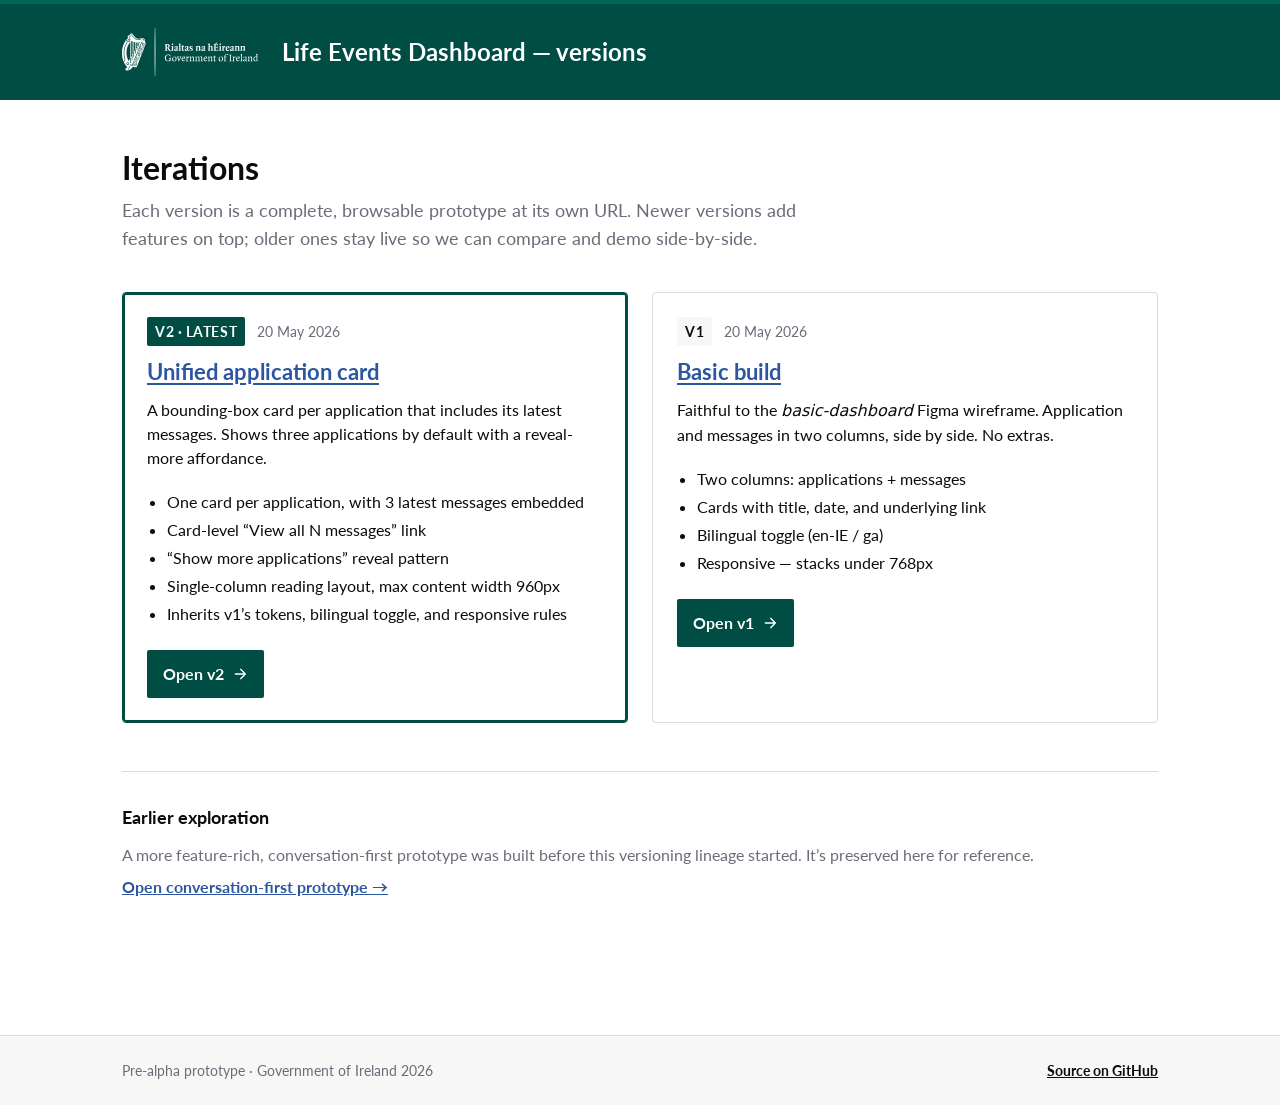
==== commit a9fc321a: "v2: unified application card with embedded messages Replaces v1's two-column "applications | message" ====
--- a/index.html
+++ b/index.html
@@ -146,16 +146,36 @@
 
         <article class="v-card v-card--latest">
           <div class="v-card__row">
-            <span class="v-card__tag v-card__tag--latest">v1 · latest</span>
+            <span class="v-card__tag v-card__tag--latest">v2 · latest</span>
+            <span class="v-card__date">20 May 2026</span>
+          </div>
+          <h3 class="v-card__title"><a href="v2/">Unified application card</a></h3>
+          <p class="v-card__desc">A bounding-box card per application that includes its latest messages. Shows three applications by default with a reveal-more affordance.</p>
+          <ul class="v-card__features">
+            <li>One card per application, with 3 latest messages embedded</li>
+            <li>Card-level &ldquo;View all N messages&rdquo; link</li>
+            <li>&ldquo;Show more applications&rdquo; reveal pattern</li>
+            <li>Single-column reading layout, max content width 960px</li>
+            <li>Inherits v1&rsquo;s tokens, bilingual toggle, and responsive rules</li>
+          </ul>
+          <a href="v2/" class="v-card__open">
+            Open v2
+            <svg viewBox="0 0 24 24" aria-hidden="true" fill="none"><path d="M5 12h14M13 5l7 7-7 7" stroke="currentColor" stroke-width="2" stroke-linecap="round" stroke-linejoin="round"/></svg>
+          </a>
+        </article>
+
+        <article class="v-card">
+          <div class="v-card__row">
+            <span class="v-card__tag">v1</span>
             <span class="v-card__date">20 May 2026</span>
           </div>
           <h3 class="v-card__title"><a href="v1/">Basic build</a></h3>
-          <p class="v-card__desc">Faithful to the <em>basic-dashboard</em> Figma wireframe. Combines the application with the relevant messages, side by side. No extras.</p>
+          <p class="v-card__desc">Faithful to the <em>basic-dashboard</em> Figma wireframe. Application and messages in two columns, side by side. No extras.</p>
           <ul class="v-card__features">
             <li>Two columns: applications + messages</li>
             <li>Cards with title, date, and underlying link</li>
             <li>Bilingual toggle (en-IE / ga)</li>
-            <li>Responsive — stacks under 768px</li>
+            <li>Responsive &mdash; stacks under 768px</li>
           </ul>
           <a href="v1/" class="v-card__open">
             Open v1
@@ -163,21 +183,12 @@
           </a>
         </article>
 
-        <article class="v-card" aria-disabled="true" style="opacity:0.6;">
-          <div class="v-card__row">
-            <span class="v-card__tag">v2 · next</span>
-            <span class="v-card__date">tbd</span>
-          </div>
-          <h3 class="v-card__title">Coming next</h3>
-          <p class="v-card__desc">Once v1 is signed off, the next iteration will add the first new feature. We&rsquo;ll decide it together based on what you learn from v1.</p>
-        </article>
-
       </div>
 
       <section class="archive">
         <h3>Earlier exploration</h3>
         <p>A more feature-rich, conversation-first prototype was built before this versioning lineage started. It&rsquo;s preserved here for reference.</p>
-        <p><a href="archive/conversation-first/">Open conversation-first prototype →</a></p>
+        <p><a href="archive/conversation-first/index.html">Open conversation-first prototype →</a></p>
       </section>
     </div>
   </main>
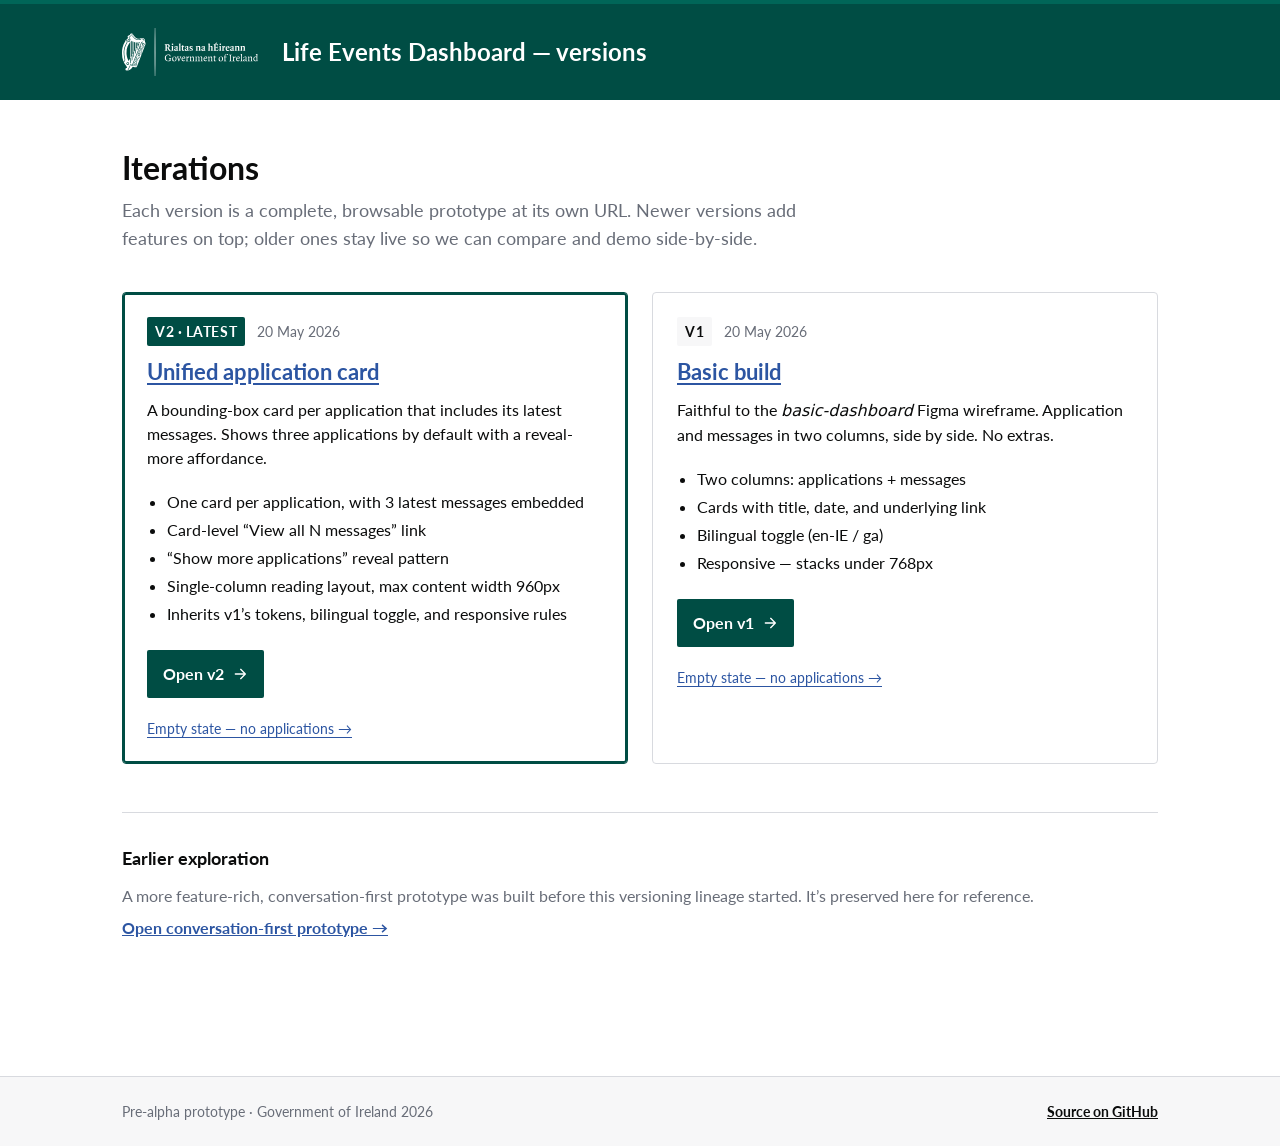
==== commit f0307d20: "v1, v2: empty-applications variant; v2 unread polish - v1/empty.html, v2/empty.html: no-applications" ====
--- a/index.html
+++ b/index.html
@@ -109,6 +109,9 @@
     .v-card__open:hover{ background: var(--primary-hover); color: var(--inverse); }
     .v-card__open svg{ width:16px; height:16px; }
 
+    .v-card__variants{ margin: 8px 0 0; font-size: 14px; }
+    .v-card__variants a{ color: var(--link); text-decoration: underline; text-underline-offset: 3px; }
+
     .archive{
       margin-top:48px; padding-top:32px;
       border-top:1px solid var(--border);
@@ -162,6 +165,7 @@
             Open v2
             <svg viewBox="0 0 24 24" aria-hidden="true" fill="none"><path d="M5 12h14M13 5l7 7-7 7" stroke="currentColor" stroke-width="2" stroke-linecap="round" stroke-linejoin="round"/></svg>
           </a>
+          <p class="v-card__variants"><a href="v2/empty.html">Empty state &mdash; no applications &rarr;</a></p>
         </article>
 
         <article class="v-card">
@@ -181,6 +185,7 @@
             Open v1
             <svg viewBox="0 0 24 24" aria-hidden="true" fill="none"><path d="M5 12h14M13 5l7 7-7 7" stroke="currentColor" stroke-width="2" stroke-linecap="round" stroke-linejoin="round"/></svg>
           </a>
+          <p class="v-card__variants"><a href="v1/empty.html">Empty state &mdash; no applications &rarr;</a></p>
         </article>
 
       </div>
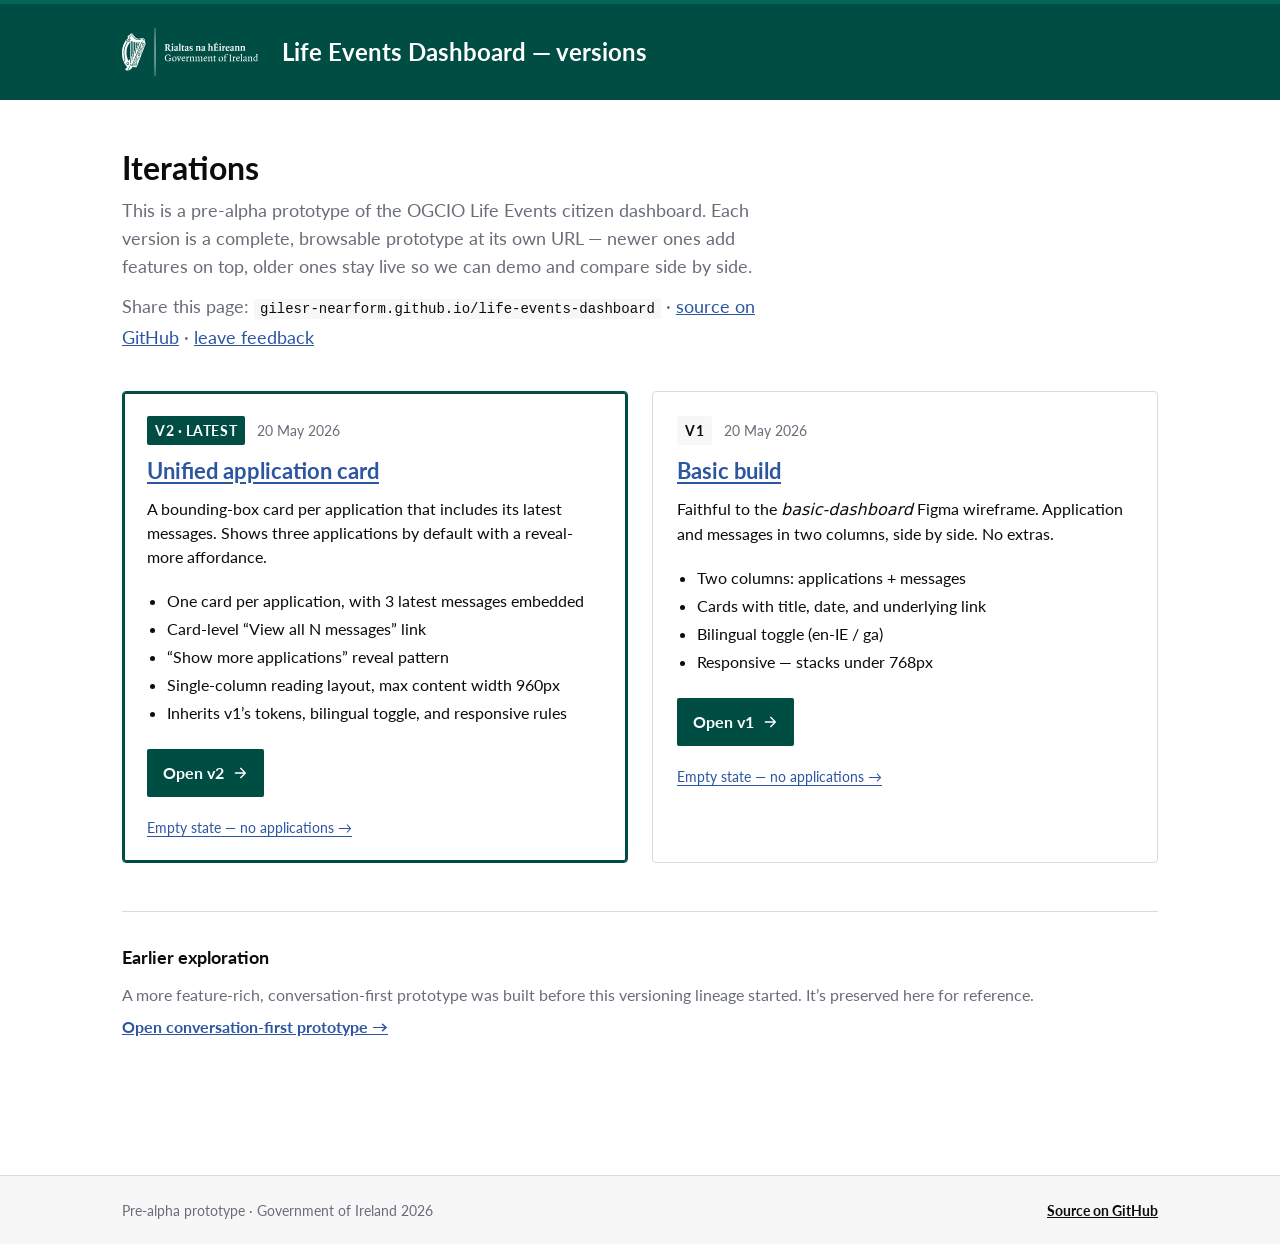
==== commit 89e5d74c: "Make the prototype easier to share with Nearform reviewers No new code. Three small changes so the U" ====
--- a/index.html
+++ b/index.html
@@ -51,7 +51,15 @@
       max-width:680px; margin:0 0 40px;
     }
     .lede h2{ margin:0 0 8px; font-size:32px; line-height:40px; font-weight:700; }
-    .lede p{ margin:0; font-size:18px; line-height:28px; color:var(--text-muted); }
+    .lede p{ margin:0 0 12px; font-size:18px; line-height:28px; color:var(--text-muted); }
+    .lede p:last-child{ margin-bottom:0; }
+    .lede__share{ font-size:15px; }
+    .lede__share code{
+      background: var(--surface-1); padding: 2px 6px; border-radius: 2px;
+      font-family: ui-monospace, SFMono-Regular, Menlo, monospace; font-size:14px;
+      color: var(--text);
+    }
+    .lede__share a{ color: var(--link); }
 
     .versions{ display:grid; gap:24px; }
     @media (min-width: 720px){
@@ -142,7 +150,8 @@
     <div class="container">
       <div class="lede">
         <h2>Iterations</h2>
-        <p>Each version is a complete, browsable prototype at its own URL. Newer versions add features on top; older ones stay live so we can compare and demo side-by-side.</p>
+        <p>This is a pre-alpha prototype of the OGCIO Life Events citizen dashboard. Each version is a complete, browsable prototype at its own URL &mdash; newer ones add features on top, older ones stay live so we can demo and compare side by side.</p>
+        <p class="lede__share">Share this page: <code>gilesr-nearform.github.io/life-events-dashboard</code> &middot; <a href="https://github.com/gilesr-nearform/life-events-dashboard">source on GitHub</a> &middot; <a href="https://github.com/gilesr-nearform/life-events-dashboard/issues/new">leave feedback</a></p>
       </div>
 
       <div class="versions">
